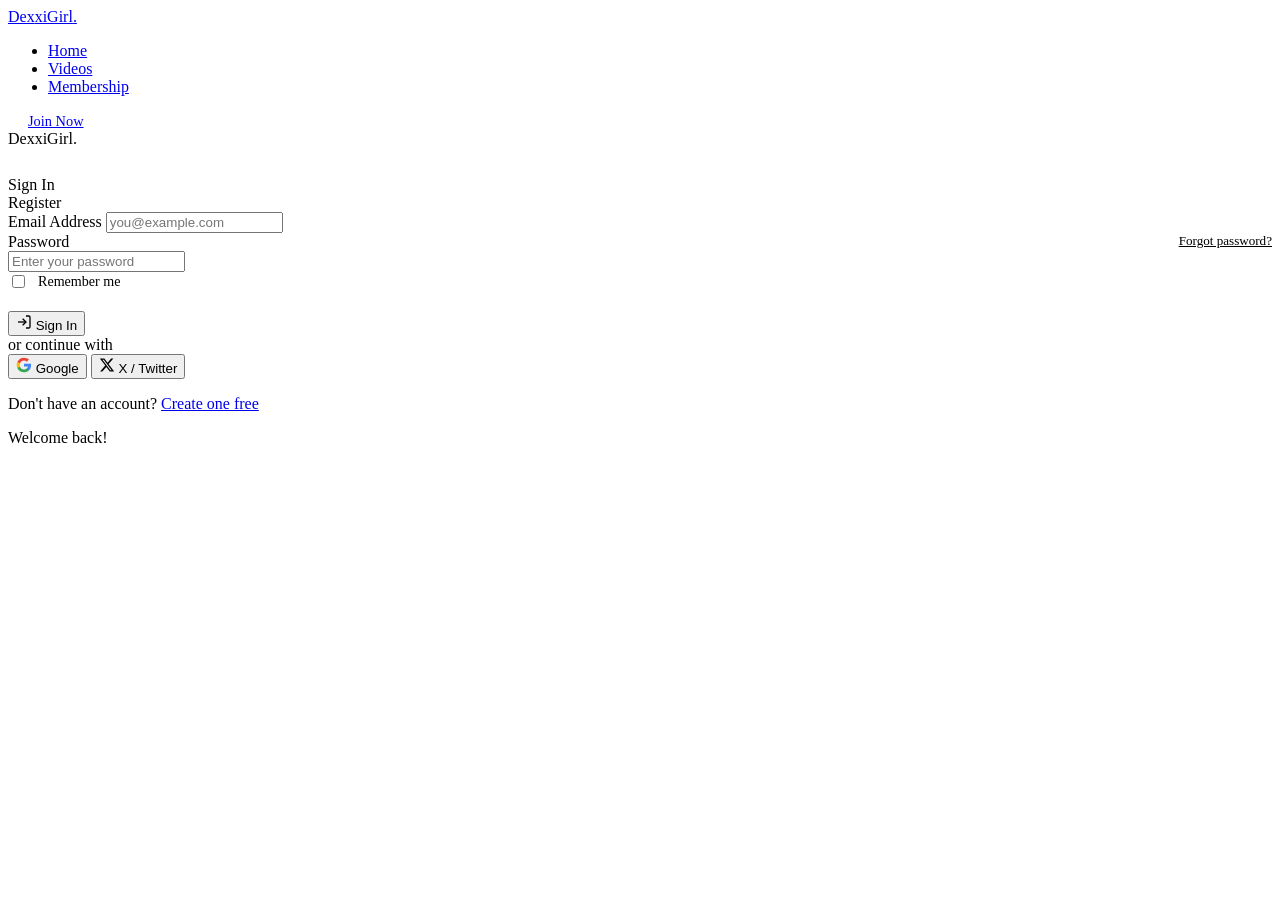
==== login.html @ b6f53254 "Add files via upload" ====
<!DOCTYPE html>
<html lang="en">

<head>
    <meta charset="UTF-8" />
    <meta name="viewport" content="width=device-width,initial-scale=1.0" />
    <meta name="description" content="Login or register to DexxiGirl – Premium adult video streaming." />
    <title>Login – DexxiGirl</title>
    <link rel="stylesheet" href="assets/style.css" />
</head>

<body>

    <!-- NAVBAR -->
    <nav class="navbar scrolled">
        <a href="index.html" class="logo"><span class="dexi">Dex</span><span class="girl">xiGirl</span><span
                class="logo-dot">.</span></a>
        <ul class="nav-links">
            <li><a href="index.html">Home</a></li>
            <li><a href="index.html#videos">Videos</a></li>
            <li><a href="membership.html">Membership</a></li>
        </ul>
        <div class="nav-actions">
            <a href="membership.html" class="btn btn-primary" style="padding:9px 20px;font-size:0.9rem;">Join Now</a>
        </div>
    </nav>

    <!-- AUTH PAGE -->
    <div class="auth-page">
        <div class="auth-box fade-in-up visible">
            <div class="logo" style="justify-content:center;margin-bottom:28px;"><span class="dexi">Dex</span><span
                    class="girl">xiGirl</span><span class="logo-dot">.</span></div>

            <!-- Tabs -->
            <div class="auth-tabs">
                <div class="auth-tab active" id="tabLogin" onclick="switchTab('login')">Sign In</div>
                <div class="auth-tab" id="tabRegister" onclick="switchTab('register')">Register</div>
            </div>

            <!-- LOGIN FORM -->
            <form id="loginForm" onsubmit="handleLogin(event)">
                <div class="form-group">
                    <label>Email Address</label>
                    <input class="form-input" type="email" id="loginEmail" placeholder="you@example.com" required />
                </div>
                <div class="form-group">
                    <label style="display:flex;justify-content:space-between;">
                        Password
                        <a href="#" style="font-weight:400;color:var(--accent-red);font-size:0.82rem;">Forgot
                            password?</a>
                    </label>
                    <input class="form-input" type="password" id="loginPassword" placeholder="Enter your password"
                        required />
                </div>
                <div style="display:flex;align-items:center;gap:10px;margin-bottom:20px;">
                    <input type="checkbox" id="rememberMe" style="accent-color:var(--accent-red);" />
                    <label for="rememberMe" style="font-size:0.88rem;color:var(--text-secondary);">Remember me</label>
                </div>
                <button type="submit" class="btn btn-primary form-submit" id="loginBtn">
                    <svg width="16" height="16" fill="none" stroke="currentColor" stroke-width="2" viewBox="0 0 24 24">
                        <path d="M15 3h4a2 2 0 012 2v14a2 2 0 01-2 2h-4" />
                        <polyline points="10 17 15 12 10 7" />
                        <line x1="15" y1="12" x2="3" y2="12" />
                    </svg>
                    Sign In
                </button>
                <div class="auth-divider">or continue with</div>
                <div class="social-login">
                    <button type="button" class="social-btn" onclick="socialLogin('Google')">
                        <svg width="16" height="16" viewBox="0 0 24 24" fill="currentColor">
                            <path
                                d="M22.56 12.25c0-.78-.07-1.53-.2-2.25H12v4.26h5.92c-.26 1.37-1.04 2.53-2.21 3.31v2.77h3.57c2.08-1.92 3.28-4.74 3.28-8.09z"
                                fill="#4285F4" />
                            <path
                                d="M12 23c2.97 0 5.46-.98 7.28-2.66l-3.57-2.77c-.98.66-2.23 1.06-3.71 1.06-2.86 0-5.29-1.93-6.16-4.53H2.18v2.84C3.99 20.53 7.7 23 12 23z"
                                fill="#34A853" />
                            <path
                                d="M5.84 14.09c-.22-.66-.35-1.36-.35-2.09s.13-1.43.35-2.09V7.07H2.18C1.43 8.55 1 10.22 1 12s.43 3.45 1.18 4.93l2.85-2.22.81-.62z"
                                fill="#FBBC05" />
                            <path
                                d="M12 5.38c1.62 0 3.06.56 4.21 1.64l3.15-3.15C17.45 2.09 14.97 1 12 1 7.7 1 3.99 3.47 2.18 7.07l3.66 2.84c.87-2.6 3.3-4.53 6.16-4.53z"
                                fill="#EA4335" />
                        </svg>
                        Google
                    </button>
                    <button type="button" class="social-btn" onclick="socialLogin('Twitter')">
                        <svg width="16" height="16" viewBox="0 0 24 24" fill="currentColor">
                            <path
                                d="M18.244 2.25h3.308l-7.227 8.26 8.502 11.24H16.17l-5.214-6.817L4.99 21.75H1.68l7.73-8.835L1.254 2.25H8.08l4.713 6.231zm-1.161 17.52h1.833L7.084 4.126H5.117z" />
                        </svg>
                        X / Twitter
                    </button>
                </div>
                <p class="auth-note">Don't have an account? <a href="#" onclick="switchTab('register')">Create one
                        free</a></p>
            </form>

            <!-- REGISTER FORM -->
            <form id="registerForm" style="display:none;" onsubmit="handleRegister(event)">
                <div class="form-group">
                    <label>Username</label>
                    <input class="form-input" type="text" placeholder="Choose a username" required />
                </div>
                <div class="form-group">
                    <label>Email Address</label>
                    <input class="form-input" type="email" placeholder="you@example.com" required />
                </div>
                <div class="form-group">
                    <label>Password</label>
                    <input class="form-input" type="password" placeholder="Min. 8 characters" required />
                </div>
                <div style="display:flex;align-items:flex-start;gap:10px;margin-bottom:20px;">
                    <input type="checkbox" id="ageCheck" style="accent-color:var(--accent-red);margin-top:3px;"
                        required />
                    <label for="ageCheck" style="font-size:0.85rem;color:var(--text-secondary);line-height:1.5;">I
                        confirm that I am 18 years of age or older and agree to the <a href="#"
                            style="color:var(--accent-red);">Terms of Service</a> and <a href="#"
                            style="color:var(--accent-red);">Privacy Policy</a>.</label>
                </div>
                <button type="submit" class="btn btn-primary form-submit">
                    <svg width="16" height="16" fill="none" stroke="currentColor" stroke-width="2" viewBox="0 0 24 24">
                        <path d="M16 21v-2a4 4 0 00-4-4H6a4 4 0 00-4 4v2" />
                        <circle cx="9" cy="7" r="4" />
                        <line x1="19" y1="8" x2="19" y2="14" />
                        <line x1="22" y1="11" x2="16" y2="11" />
                    </svg>
                    Create Account
                </button>
                <p class="auth-note">Already have an account? <a href="#" onclick="switchTab('login')">Sign in</a></p>
            </form>
        </div>
    </div>

    <!-- TOAST -->
    <div class="toast" id="toast"><span id="toastMsg">Welcome back!</span></div>

    <script src="assets/main.js"></script>
    <script>
        function switchTab(tab) {
            const isLogin = tab === 'login';
            document.getElementById('loginForm').style.display = isLogin ? '' : 'none';
            document.getElementById('registerForm').style.display = isLogin ? 'none' : '';
            document.getElementById('tabLogin').classList.toggle('active', isLogin);
            document.getElementById('tabRegister').classList.toggle('active', !isLogin);
        }
        function handleLogin(e) {
            e.preventDefault();
            const btn = document.getElementById('loginBtn');
            btn.textContent = 'Signing in…';
            btn.disabled = true;
            setTimeout(() => {
                showToast('✅ Welcome back! Redirecting…');
                setTimeout(() => window.location.href = 'index.html', 1500);
            }, 1200);
        }
        function handleRegister(e) {
            e.preventDefault();
            showToast('🎉 Account created! Choose your plan.');
            setTimeout(() => window.location.href = 'membership.html', 1500);
        }
        function socialLogin(provider) {
            showToast('Connecting with ' + provider + '…');
        }
    </script>
</body>

</html>
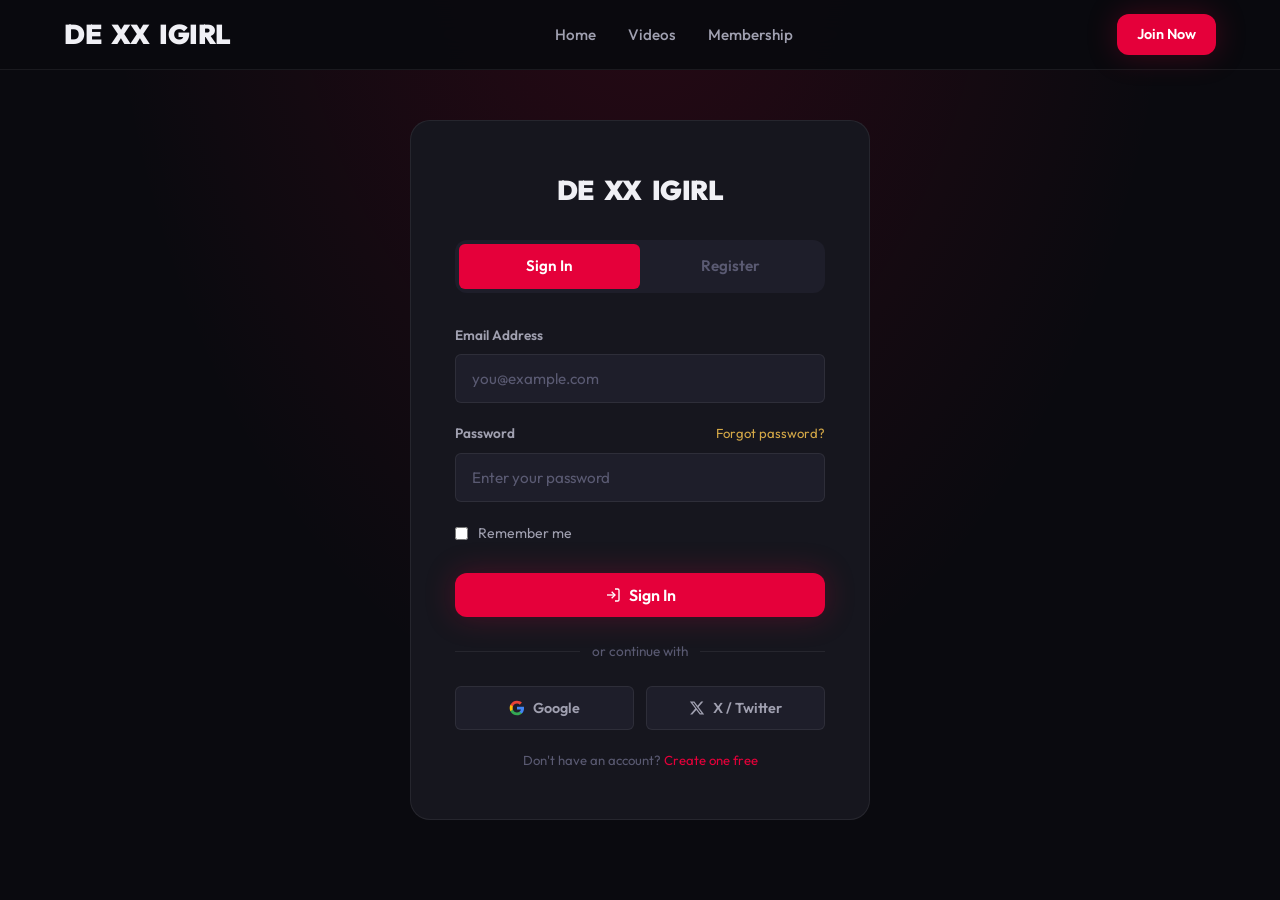
==== commit afd94afd: "Update login.html" ====
--- a/login.html
+++ b/login.html
@@ -13,8 +13,8 @@
 
     <!-- NAVBAR -->
     <nav class="navbar scrolled">
-        <a href="index.html" class="logo"><span class="dexi">Dex</span><span class="girl">xiGirl</span><span
-                class="logo-dot">.</span></a>
+        <a href="index.html" class="logo"><span class="logo-de">DE</span><span class="logo-xx">XX</span><span
+                class="logo-igirl">IGIRL</span></a>
         <ul class="nav-links">
             <li><a href="index.html">Home</a></li>
             <li><a href="index.html#videos">Videos</a></li>
@@ -28,8 +28,8 @@
     <!-- AUTH PAGE -->
     <div class="auth-page">
         <div class="auth-box fade-in-up visible">
-            <div class="logo" style="justify-content:center;margin-bottom:28px;"><span class="dexi">Dex</span><span
-                    class="girl">xiGirl</span><span class="logo-dot">.</span></div>
+            <div class="logo" style="justify-content:center;margin-bottom:28px;"><span class="logo-de">DE</span><span
+                    class="logo-xx">XX</span><span class="logo-igirl">IGIRL</span></div>
 
             <!-- Tabs -->
             <div class="auth-tabs">
@@ -46,14 +46,14 @@
                 <div class="form-group">
                     <label style="display:flex;justify-content:space-between;">
                         Password
-                        <a href="#" style="font-weight:400;color:var(--accent-red);font-size:0.82rem;">Forgot
+                        <a href="#" style="font-weight:400;color:var(--accent-gold);font-size:0.82rem;">Forgot
                             password?</a>
                     </label>
                     <input class="form-input" type="password" id="loginPassword" placeholder="Enter your password"
                         required />
                 </div>
                 <div style="display:flex;align-items:center;gap:10px;margin-bottom:20px;">
-                    <input type="checkbox" id="rememberMe" style="accent-color:var(--accent-red);" />
+                    <input type="checkbox" id="rememberMe" style="accent-color:var(--accent-gold);" />
                     <label for="rememberMe" style="font-size:0.88rem;color:var(--text-secondary);">Remember me</label>
                 </div>
                 <button type="submit" class="btn btn-primary form-submit" id="loginBtn">
@@ -110,12 +110,12 @@
                     <input class="form-input" type="password" placeholder="Min. 8 characters" required />
                 </div>
                 <div style="display:flex;align-items:flex-start;gap:10px;margin-bottom:20px;">
-                    <input type="checkbox" id="ageCheck" style="accent-color:var(--accent-red);margin-top:3px;"
+                    <input type="checkbox" id="ageCheck" style="accent-color:var(--accent-gold);margin-top:3px;"
                         required />
                     <label for="ageCheck" style="font-size:0.85rem;color:var(--text-secondary);line-height:1.5;">I
                         confirm that I am 18 years of age or older and agree to the <a href="#"
-                            style="color:var(--accent-red);">Terms of Service</a> and <a href="#"
-                            style="color:var(--accent-red);">Privacy Policy</a>.</label>
+                            style="color:var(--accent-gold);">Terms of Service</a> and <a href="#"
+                            style="color:var(--accent-gold);">Privacy Policy</a>.</label>
                 </div>
                 <button type="submit" class="btn btn-primary form-submit">
                     <svg width="16" height="16" fill="none" stroke="currentColor" stroke-width="2" viewBox="0 0 24 24">
@@ -164,4 +164,4 @@
     </script>
 </body>
 
-</html>+</html>
--- a/assets/style.css
+++ b/assets/style.css
@@ -0,0 +1,1428 @@
+/* ===================== DESIGN SYSTEM ===================== */
+@import url('https://fonts.googleapis.com/css2?family=Outfit:wght@300;400;500;600;700;800;900&family=Playfair+Display:ital,wght@0,700;1,400&display=swap');
+
+:root {
+  --bg-primary: #0a0a0f;
+  --bg-secondary: #111118;
+  --bg-card: #16161e;
+  --bg-elevated: #1e1e2a;
+  --accent-red: #e5003a;
+  --accent-red-dark: #b50030;
+  --accent-red-glow: rgba(229, 0, 58, 0.35);
+  --accent-gold: #d4a847;
+  --accent-gold-light: #f0c060;
+  --text-primary: #f0f0f5;
+  --text-secondary: #a0a0b0;
+  --text-muted: #5a5a72;
+  --border: rgba(255, 255, 255, 0.07);
+  --border-accent: rgba(229, 0, 58, 0.35);
+  --overlay: rgba(10, 10, 15, 0.75);
+  --radius-sm: 6px;
+  --radius-md: 12px;
+  --radius-lg: 20px;
+  --transition: 0.25s cubic-bezier(0.4, 0, 0.2, 1);
+  --shadow-card: 0 8px 32px rgba(0, 0, 0, 0.5);
+  --shadow-glow: 0 0 30px rgba(229, 0, 58, 0.25);
+}
+
+*,
+*::before,
+*::after {
+  box-sizing: border-box;
+  margin: 0;
+  padding: 0
+}
+
+html {
+  scroll-behavior: smooth;
+  font-size: 16px
+}
+
+body {
+  font-family: 'Outfit', sans-serif;
+  background: var(--bg-primary);
+  color: var(--text-primary);
+  line-height: 1.6;
+  overflow-x: hidden;
+}
+
+a {
+  color: inherit;
+  text-decoration: none
+}
+
+img {
+  display: block;
+  max-width: 100%
+}
+
+button {
+  cursor: pointer;
+  font-family: 'Outfit', sans-serif;
+  border: none;
+  background: none
+}
+
+ul {
+  list-style: none
+}
+
+/* ===================== SCROLLBAR ===================== */
+::-webkit-scrollbar {
+  width: 6px
+}
+
+::-webkit-scrollbar-track {
+  background: var(--bg-primary)
+}
+
+::-webkit-scrollbar-thumb {
+  background: var(--accent-red);
+  border-radius: 3px
+}
+
+/* ===================== TYPOGRAPHY ===================== */
+.section-title {
+  font-size: clamp(1.4rem, 3vw, 2rem);
+  font-weight: 700;
+  color: var(--text-primary);
+  display: flex;
+  align-items: center;
+  gap: 12px;
+  margin-bottom: 24px;
+}
+
+.section-title::before {
+  content: '';
+  display: inline-block;
+  width: 4px;
+  height: 1.2em;
+  background: var(--accent-red);
+  border-radius: 2px;
+}
+
+/* ===================== BUTTONS ===================== */
+.btn {
+  display: inline-flex;
+  align-items: center;
+  gap: 8px;
+  padding: 12px 28px;
+  border-radius: var(--radius-md);
+  font-size: 1rem;
+  font-weight: 600;
+  transition: var(--transition);
+  cursor: pointer;
+}
+
+.btn-primary {
+  background: var(--accent-red);
+  color: #fff;
+  box-shadow: var(--shadow-glow);
+}
+
+.btn-primary:hover {
+  background: var(--accent-red-dark);
+  transform: translateY(-2px);
+  box-shadow: 0 0 40px rgba(229, 0, 58, 0.45);
+}
+
+.btn-outline {
+  background: transparent;
+  color: var(--text-primary);
+  border: 2px solid rgba(255, 255, 255, 0.25);
+}
+
+.btn-outline:hover {
+  border-color: var(--accent-red);
+  color: var(--accent-red);
+  transform: translateY(-2px);
+}
+
+.btn-gold {
+  background: linear-gradient(135deg, var(--accent-gold), var(--accent-gold-light));
+  color: #0a0a0f;
+  font-weight: 700;
+}
+
+.btn-gold:hover {
+  transform: translateY(-2px);
+  filter: brightness(1.1);
+}
+
+/* ===================== NAVBAR ===================== */
+.navbar {
+  position: fixed;
+  top: 0;
+  left: 0;
+  right: 0;
+  z-index: 1000;
+  padding: 0 5%;
+  height: 70px;
+  display: flex;
+  align-items: center;
+  justify-content: space-between;
+  background: linear-gradient(to bottom, rgba(10, 10, 15, 0.98) 0%, transparent 100%);
+  border-bottom: 1px solid transparent;
+  transition: all 0.4s ease;
+}
+
+.navbar.scrolled {
+  background: rgba(10, 10, 15, 0.97);
+  border-bottom-color: var(--border);
+  backdrop-filter: blur(18px);
+}
+
+.logo {
+  display: flex;
+  align-items: center;
+  gap: 10px;
+  font-size: 1.7rem;
+  font-weight: 900;
+  letter-spacing: -0.5px;
+}
+
+.logo span.dexi {
+  color: var(--accent-red);
+}
+
+.logo span.girl {
+  color: var(--text-primary);
+}
+
+.logo .logo-dot {
+  color: var(--accent-gold);
+}
+
+.nav-links {
+  display: flex;
+  align-items: center;
+  gap: 32px;
+}
+
+.nav-links a {
+  font-size: 0.95rem;
+  font-weight: 500;
+  color: var(--text-secondary);
+  transition: var(--transition);
+  position: relative;
+}
+
+.nav-links a::after {
+  content: '';
+  position: absolute;
+  bottom: -4px;
+  left: 0;
+  right: 0;
+  height: 2px;
+  background: var(--accent-red);
+  transform: scaleX(0);
+  transition: var(--transition);
+}
+
+.nav-links a:hover,
+.nav-links a.active {
+  color: var(--text-primary);
+}
+
+.nav-links a:hover::after,
+.nav-links a.active::after {
+  transform: scaleX(1);
+}
+
+.nav-actions {
+  display: flex;
+  align-items: center;
+  gap: 12px;
+}
+
+.nav-search {
+  display: flex;
+  align-items: center;
+  background: rgba(255, 255, 255, 0.06);
+  border: 1px solid var(--border);
+  border-radius: var(--radius-md);
+  padding: 8px 14px;
+  gap: 8px;
+  transition: var(--transition);
+}
+
+.nav-search:focus-within {
+  border-color: var(--accent-red);
+  background: rgba(255, 255, 255, 0.09);
+}
+
+.nav-search input {
+  background: none;
+  border: none;
+  outline: none;
+  color: var(--text-primary);
+  font-size: 0.9rem;
+  width: 160px;
+}
+
+.nav-search svg {
+  color: var(--text-muted);
+}
+
+.hamburger {
+  display: none;
+  flex-direction: column;
+  gap: 5px;
+  cursor: pointer;
+}
+
+.hamburger span {
+  display: block;
+  width: 24px;
+  height: 2px;
+  background: var(--text-primary);
+  border-radius: 2px;
+  transition: var(--transition);
+}
+
+/* ===================== AGE GATE ===================== */
+.age-gate-overlay {
+  position: fixed;
+  inset: 0;
+  z-index: 9999;
+  background: rgba(5, 5, 10, 0.98);
+  backdrop-filter: blur(20px);
+  display: flex;
+  align-items: center;
+  justify-content: center;
+  opacity: 1;
+  transition: opacity 0.5s ease;
+}
+
+.age-gate-overlay.hidden {
+  opacity: 0;
+  pointer-events: none;
+}
+
+.age-gate-box {
+  background: var(--bg-card);
+  border: 1px solid var(--border-accent);
+  border-radius: var(--radius-lg);
+  padding: 56px 48px;
+  max-width: 480px;
+  width: 90%;
+  text-align: center;
+  box-shadow: var(--shadow-glow);
+  animation: slideUp 0.5s ease;
+}
+
+.age-gate-box .logo {
+  justify-content: center;
+  font-size: 2.2rem;
+  margin-bottom: 20px;
+}
+
+.age-gate-box h2 {
+  font-size: 1.6rem;
+  font-weight: 700;
+  margin-bottom: 10px;
+}
+
+.age-gate-box p {
+  color: var(--text-secondary);
+  font-size: 0.95rem;
+  margin-bottom: 32px;
+  line-height: 1.7;
+}
+
+.age-gate-btn-group {
+  display: flex;
+  gap: 14px;
+  justify-content: center;
+}
+
+.age-gate-btn-group .btn {
+  flex: 1;
+  justify-content: center;
+}
+
+/* ===================== HERO ===================== */
+.hero {
+  position: relative;
+  min-height: 100vh;
+  display: flex;
+  align-items: center;
+  overflow: hidden;
+}
+
+.hero-bg {
+  position: absolute;
+  inset: 0;
+  background-image: url('images/hero_banner.png');
+  background-size: cover;
+  background-position: center;
+  transform: scale(1.05);
+  transition: transform 8s ease;
+  filter: brightness(0.45);
+}
+
+.hero:hover .hero-bg {
+  transform: scale(1.0);
+}
+
+.hero-gradient {
+  position: absolute;
+  inset: 0;
+  background: linear-gradient(105deg,
+      rgba(10, 10, 15, 0.92) 0%,
+      rgba(10, 10, 15, 0.7) 45%,
+      rgba(229, 0, 58, 0.12) 100%);
+}
+
+.hero-content {
+  position: relative;
+  z-index: 2;
+  padding: 0 5%;
+  max-width: 700px;
+  padding-top: 70px;
+}
+
+.hero-badge {
+  display: inline-flex;
+  align-items: center;
+  gap: 8px;
+  background: rgba(229, 0, 58, 0.15);
+  border: 1px solid var(--border-accent);
+  border-radius: 100px;
+  padding: 6px 16px;
+  font-size: 0.8rem;
+  font-weight: 600;
+  color: var(--accent-red);
+  letter-spacing: 1px;
+  text-transform: uppercase;
+  margin-bottom: 24px;
+}
+
+.hero-badge .dot {
+  width: 7px;
+  height: 7px;
+  border-radius: 50%;
+  background: var(--accent-red);
+  animation: pulse 1.5s infinite;
+}
+
+.hero h1 {
+  font-family: 'Playfair Display', serif;
+  font-size: clamp(2.8rem, 6vw, 4.8rem);
+  font-weight: 700;
+  line-height: 1.1;
+  margin-bottom: 20px;
+}
+
+.hero h1 em {
+  color: var(--accent-red);
+  font-style: italic;
+}
+
+.hero p {
+  font-size: clamp(1rem, 1.5vw, 1.2rem);
+  color: var(--text-secondary);
+  max-width: 520px;
+  margin-bottom: 36px;
+  line-height: 1.8;
+}
+
+.hero-actions {
+  display: flex;
+  gap: 14px;
+  flex-wrap: wrap;
+}
+
+.hero-stats {
+  display: flex;
+  gap: 36px;
+  margin-top: 56px;
+  padding-top: 32px;
+  border-top: 1px solid var(--border);
+}
+
+.stat-item {}
+
+.stat-value {
+  font-size: 2rem;
+  font-weight: 800;
+  color: var(--text-primary);
+}
+
+.stat-label {
+  font-size: 0.8rem;
+  color: var(--text-muted);
+  text-transform: uppercase;
+  letter-spacing: 1px;
+}
+
+.stat-value span {
+  color: var(--accent-red);
+}
+
+/* ===================== FEATURED CATEGORIES ===================== */
+.section {
+  padding: 80px 5%;
+}
+
+.categories-scroll {
+  display: flex;
+  gap: 14px;
+  overflow-x: auto;
+  padding-bottom: 12px;
+  scrollbar-width: thin;
+}
+
+.category-chip {
+  flex-shrink: 0;
+  padding: 10px 22px;
+  background: var(--bg-elevated);
+  border: 1px solid var(--border);
+  border-radius: 100px;
+  font-size: 0.9rem;
+  font-weight: 500;
+  color: var(--text-secondary);
+  cursor: pointer;
+  transition: var(--transition);
+  white-space: nowrap;
+}
+
+.category-chip:hover,
+.category-chip.active {
+  background: var(--accent-red);
+  border-color: var(--accent-red);
+  color: #fff;
+  transform: translateY(-2px);
+}
+
+/* ===================== VIDEO CARDS ===================== */
+.video-grid {
+  display: grid;
+  grid-template-columns: repeat(auto-fill, minmax(280px, 1fr));
+  gap: 24px;
+}
+
+.video-card {
+  background: var(--bg-card);
+  border-radius: var(--radius-md);
+  overflow: hidden;
+  border: 1px solid var(--border);
+  cursor: pointer;
+  transition: var(--transition);
+  position: relative;
+}
+
+.video-card:hover {
+  transform: translateY(-6px) scale(1.01);
+  border-color: var(--border-accent);
+  box-shadow: var(--shadow-glow);
+}
+
+.thumb-container {
+  position: relative;
+  aspect-ratio: 16/9;
+  overflow: hidden;
+}
+
+.thumb-container img {
+  width: 100%;
+  height: 100%;
+  object-fit: cover;
+  transition: transform 0.5s ease;
+}
+
+.video-card:hover .thumb-container img {
+  transform: scale(1.07);
+}
+
+.thumb-overlay {
+  position: absolute;
+  inset: 0;
+  background: linear-gradient(to top, rgba(10, 10, 15, 0.9) 0%, transparent 50%);
+  opacity: 0;
+  transition: var(--transition);
+  display: flex;
+  align-items: center;
+  justify-content: center;
+}
+
+.video-card:hover .thumb-overlay {
+  opacity: 1;
+}
+
+.play-btn-large {
+  width: 64px;
+  height: 64px;
+  background: rgba(229, 0, 58, 0.9);
+  border-radius: 50%;
+  display: flex;
+  align-items: center;
+  justify-content: center;
+  transform: scale(0.8);
+  transition: var(--transition);
+  box-shadow: 0 0 30px rgba(229, 0, 58, 0.5);
+}
+
+.video-card:hover .play-btn-large {
+  transform: scale(1);
+}
+
+.play-btn-large svg {
+  fill: #fff;
+  margin-left: 4px;
+}
+
+.thumb-badges {
+  position: absolute;
+  top: 10px;
+  left: 10px;
+  display: flex;
+  gap: 6px;
+}
+
+.badge {
+  padding: 3px 10px;
+  border-radius: 100px;
+  font-size: 0.7rem;
+  font-weight: 700;
+  text-transform: uppercase;
+  letter-spacing: 0.5px;
+}
+
+.badge-lock {
+  background: rgba(10, 10, 15, 0.85);
+  color: var(--accent-gold);
+  border: 1px solid var(--accent-gold);
+}
+
+.badge-new {
+  background: var(--accent-red);
+  color: #fff;
+}
+
+.badge-free {
+  background: #1a8a3a;
+  color: #fff;
+}
+
+.badge-hd {
+  background: rgba(10, 10, 15, 0.85);
+  color: #fff;
+  border: 1px solid rgba(255, 255, 255, 0.3);
+}
+
+.card-duration {
+  position: absolute;
+  bottom: 10px;
+  right: 10px;
+  background: rgba(10, 10, 15, 0.85);
+  padding: 3px 8px;
+  border-radius: 4px;
+  font-size: 0.75rem;
+  font-weight: 600;
+}
+
+.card-body {
+  padding: 14px;
+}
+
+.card-title {
+  font-size: 0.95rem;
+  font-weight: 600;
+  color: var(--text-primary);
+  margin-bottom: 6px;
+  line-height: 1.4;
+  display: -webkit-box;
+  -webkit-line-clamp: 2;
+  -webkit-box-orient: vertical;
+  overflow: hidden;
+}
+
+.card-meta {
+  display: flex;
+  justify-content: space-between;
+  align-items: center;
+  font-size: 0.82rem;
+  color: var(--text-muted);
+}
+
+.card-views {
+  display: flex;
+  align-items: center;
+  gap: 4px;
+}
+
+.card-rating {
+  color: var(--accent-gold);
+}
+
+/* ===================== LOCK OVERLAY ===================== */
+.locked-overlay {
+  position: absolute;
+  inset: 0;
+  background: rgba(10, 10, 15, 0.75);
+  display: flex;
+  flex-direction: column;
+  align-items: center;
+  justify-content: center;
+  gap: 8px;
+  backdrop-filter: blur(4px);
+  opacity: 0;
+  transition: var(--transition);
+}
+
+.video-card:hover .locked-overlay {
+  opacity: 1;
+}
+
+.locked-overlay svg {
+  color: var(--accent-gold);
+}
+
+.locked-overlay span {
+  font-size: 0.8rem;
+  font-weight: 600;
+  color: var(--accent-gold);
+}
+
+/* ===================== SECTION HEADER ROW ===================== */
+.section-header {
+  display: flex;
+  justify-content: space-between;
+  align-items: center;
+  margin-bottom: 28px;
+  flex-wrap: wrap;
+  gap: 12px;
+}
+
+.view-all {
+  font-size: 0.88rem;
+  font-weight: 600;
+  color: var(--accent-red);
+  display: flex;
+  align-items: center;
+  gap: 4px;
+  transition: var(--transition);
+}
+
+.view-all:hover {
+  color: var(--accent-gold);
+}
+
+/* ===================== MEMBERSHIP PLANS ===================== */
+.plans-grid {
+  display: grid;
+  grid-template-columns: repeat(auto-fit, minmax(280px, 1fr));
+  gap: 28px;
+  max-width: 960px;
+  margin: 0 auto;
+}
+
+.plan-card {
+  background: var(--bg-card);
+  border: 1px solid var(--border);
+  border-radius: var(--radius-lg);
+  padding: 40px 32px;
+  text-align: center;
+  transition: var(--transition);
+  position: relative;
+  overflow: hidden;
+}
+
+.plan-card::before {
+  content: '';
+  position: absolute;
+  top: 0;
+  left: 0;
+  right: 0;
+  height: 3px;
+  background: var(--accent-red);
+  transform: scaleX(0);
+  transition: var(--transition);
+}
+
+.plan-card:hover::before {
+  transform: scaleX(1);
+}
+
+.plan-card.popular {
+  border-color: var(--accent-red);
+  box-shadow: var(--shadow-glow);
+}
+
+.plan-card.popular::before {
+  transform: scaleX(1);
+}
+
+.popular-badge {
+  position: absolute;
+  top: 16px;
+  right: 16px;
+  background: var(--accent-red);
+  color: #fff;
+  font-size: 0.7rem;
+  font-weight: 700;
+  text-transform: uppercase;
+  letter-spacing: 1px;
+  padding: 4px 12px;
+  border-radius: 100px;
+}
+
+.plan-name {
+  font-size: 0.85rem;
+  font-weight: 700;
+  text-transform: uppercase;
+  letter-spacing: 2px;
+  color: var(--text-muted);
+  margin-bottom: 16px;
+}
+
+.plan-price {
+  font-size: 3rem;
+  font-weight: 800;
+  color: var(--text-primary);
+}
+
+.plan-price sup {
+  font-size: 1.5rem;
+  vertical-align: super;
+  color: var(--text-secondary);
+}
+
+.plan-price sub {
+  font-size: 1rem;
+  color: var(--text-muted);
+}
+
+.plan-desc {
+  font-size: 0.9rem;
+  color: var(--text-muted);
+  margin: 12px 0 28px;
+}
+
+.plan-features {
+  text-align: left;
+  margin-bottom: 32px;
+}
+
+.plan-feature {
+  display: flex;
+  align-items: center;
+  gap: 10px;
+  padding: 9px 0;
+  border-bottom: 1px solid var(--border);
+  font-size: 0.9rem;
+  color: var(--text-secondary);
+}
+
+.plan-feature:last-child {
+  border-bottom: none;
+}
+
+.plan-feature svg.check {
+  color: #2ecc71;
+  flex-shrink: 0;
+}
+
+.plan-feature svg.cross {
+  color: var(--text-muted);
+  flex-shrink: 0;
+}
+
+/* ===================== FOOTER ===================== */
+.footer {
+  background: var(--bg-secondary);
+  border-top: 1px solid var(--border);
+  padding: 60px 5% 30px;
+}
+
+.footer-grid {
+  display: grid;
+  grid-template-columns: 2fr 1fr 1fr 1fr;
+  gap: 40px;
+  margin-bottom: 48px;
+}
+
+.footer-brand .logo {
+  margin-bottom: 16px;
+}
+
+.footer-brand p {
+  font-size: 0.9rem;
+  color: var(--text-muted);
+  line-height: 1.8;
+  max-width: 320px;
+}
+
+.footer-col h4 {
+  font-size: 0.8rem;
+  font-weight: 700;
+  text-transform: uppercase;
+  letter-spacing: 1.5px;
+  color: var(--text-muted);
+  margin-bottom: 20px;
+}
+
+.footer-col ul li {
+  margin-bottom: 12px;
+}
+
+.footer-col ul li a {
+  font-size: 0.9rem;
+  color: var(--text-secondary);
+  transition: var(--transition);
+}
+
+.footer-col ul li a:hover {
+  color: var(--accent-red);
+  padding-left: 4px;
+}
+
+.footer-bottom {
+  padding-top: 24px;
+  border-top: 1px solid var(--border);
+  display: flex;
+  justify-content: space-between;
+  align-items: center;
+  flex-wrap: wrap;
+  gap: 16px;
+  font-size: 0.82rem;
+  color: var(--text-muted);
+}
+
+.payment-icons {
+  display: flex;
+  gap: 10px;
+  align-items: center;
+}
+
+.payment-icon {
+  background: var(--bg-elevated);
+  border: 1px solid var(--border);
+  border-radius: 6px;
+  padding: 5px 12px;
+  font-size: 0.75rem;
+  font-weight: 700;
+  color: var(--text-secondary);
+}
+
+/* ===================== LOGIN PAGE ===================== */
+.auth-page {
+  min-height: 100vh;
+  display: flex;
+  align-items: center;
+  justify-content: center;
+  background: radial-gradient(ellipse at 50% -20%, rgba(229, 0, 58, 0.15) 0%, transparent 60%), var(--bg-primary);
+  padding: 100px 5% 60px;
+}
+
+.auth-box {
+  background: var(--bg-card);
+  border: 1px solid var(--border);
+  border-radius: var(--radius-lg);
+  padding: 48px 44px;
+  width: 100%;
+  max-width: 460px;
+}
+
+.auth-tabs {
+  display: flex;
+  margin-bottom: 32px;
+  background: var(--bg-elevated);
+  border-radius: var(--radius-md);
+  padding: 4px;
+}
+
+.auth-tab {
+  flex: 1;
+  text-align: center;
+  padding: 10px;
+  border-radius: var(--radius-sm);
+  font-weight: 600;
+  font-size: 0.95rem;
+  cursor: pointer;
+  color: var(--text-muted);
+  transition: var(--transition);
+}
+
+.auth-tab.active {
+  background: var(--accent-red);
+  color: #fff;
+}
+
+.form-group {
+  margin-bottom: 20px;
+}
+
+.form-group label {
+  display: block;
+  font-size: 0.85rem;
+  font-weight: 600;
+  color: var(--text-secondary);
+  margin-bottom: 8px;
+}
+
+.form-input {
+  width: 100%;
+  background: var(--bg-elevated);
+  border: 1px solid var(--border);
+  border-radius: var(--radius-sm);
+  padding: 14px 16px;
+  color: var(--text-primary);
+  font-family: 'Outfit', sans-serif;
+  font-size: 0.95rem;
+  transition: var(--transition);
+  outline: none;
+}
+
+.form-input:focus {
+  border-color: var(--accent-red);
+  background: rgba(255, 255, 255, 0.06);
+}
+
+.form-input::placeholder {
+  color: var(--text-muted);
+}
+
+.form-submit {
+  width: 100%;
+  justify-content: center;
+  margin-top: 8px;
+}
+
+.auth-divider {
+  display: flex;
+  align-items: center;
+  gap: 12px;
+  margin: 24px 0;
+  color: var(--text-muted);
+  font-size: 0.85rem;
+}
+
+.auth-divider::before,
+.auth-divider::after {
+  content: '';
+  flex: 1;
+  height: 1px;
+  background: var(--border);
+}
+
+.social-login {
+  display: flex;
+  gap: 12px;
+}
+
+.social-btn {
+  flex: 1;
+  justify-content: center;
+  padding: 12px;
+  background: var(--bg-elevated);
+  border: 1px solid var(--border);
+  border-radius: var(--radius-sm);
+  color: var(--text-secondary);
+  font-size: 0.9rem;
+  font-weight: 600;
+  transition: var(--transition);
+  display: flex;
+  align-items: center;
+  gap: 8px;
+}
+
+.social-btn:hover {
+  border-color: var(--accent-red);
+  color: var(--text-primary);
+}
+
+.auth-note {
+  text-align: center;
+  font-size: 0.82rem;
+  color: var(--text-muted);
+  margin-top: 20px;
+}
+
+.auth-note a {
+  color: var(--accent-red);
+}
+
+/* ===================== VIDEO PLAYER PAGE ===================== */
+.player-page {
+  padding: 90px 5% 60px;
+}
+
+.player-container {
+  max-width: 1100px;
+  margin: 0 auto;
+}
+
+.player-wrapper {
+  position: relative;
+  aspect-ratio: 16/9;
+  background: #000;
+  border-radius: var(--radius-md);
+  overflow: hidden;
+  margin-bottom: 24px;
+}
+
+.player-thumb {
+  width: 100%;
+  height: 100%;
+  object-fit: cover;
+}
+
+.player-locked-msg {
+  position: absolute;
+  inset: 0;
+  display: flex;
+  flex-direction: column;
+  align-items: center;
+  justify-content: center;
+  background: rgba(5, 5, 10, 0.88);
+  backdrop-filter: blur(8px);
+  gap: 16px;
+}
+
+.player-locked-msg h3 {
+  font-size: 1.5rem;
+  font-weight: 700;
+}
+
+.player-locked-msg p {
+  color: var(--text-secondary);
+  font-size: 0.95rem;
+  max-width: 380px;
+  text-align: center;
+}
+
+.player-controls {
+  position: absolute;
+  bottom: 0;
+  left: 0;
+  right: 0;
+  background: linear-gradient(to top, rgba(0, 0, 0, 0.95), transparent);
+  padding: 40px 20px 16px;
+}
+
+.progress-bar {
+  height: 4px;
+  background: rgba(255, 255, 255, 0.2);
+  border-radius: 2px;
+  margin-bottom: 12px;
+  cursor: pointer;
+  position: relative;
+}
+
+.progress-fill {
+  height: 100%;
+  width: 35%;
+  background: var(--accent-red);
+  border-radius: 2px;
+  position: relative;
+}
+
+.progress-fill::after {
+  content: '';
+  position: absolute;
+  right: -6px;
+  top: -4px;
+  width: 12px;
+  height: 12px;
+  background: #fff;
+  border-radius: 50%;
+}
+
+.ctrl-row {
+  display: flex;
+  align-items: center;
+  gap: 14px;
+}
+
+.ctrl-btn {
+  background: none;
+  border: none;
+  color: #fff;
+  cursor: pointer;
+  padding: 6px;
+  border-radius: 6px;
+  transition: var(--transition);
+  display: flex;
+}
+
+.ctrl-btn:hover {
+  background: rgba(255, 255, 255, 0.12);
+}
+
+.ctrl-time {
+  font-size: 0.85rem;
+  color: rgba(255, 255, 255, 0.8);
+  margin: 0 4px;
+}
+
+.ctrl-spacer {
+  flex: 1;
+}
+
+.video-info-section {
+  display: flex;
+  gap: 28px;
+  align-items: flex-start;
+}
+
+.video-info {
+  flex: 1;
+}
+
+.video-title-big {
+  font-size: 1.6rem;
+  font-weight: 700;
+  margin-bottom: 10px;
+}
+
+.video-meta-row {
+  display: flex;
+  align-items: center;
+  gap: 16px;
+  color: var(--text-muted);
+  font-size: 0.9rem;
+  margin-bottom: 20px;
+  flex-wrap: wrap;
+}
+
+.video-meta-row .dot-sep {
+  color: var(--border);
+}
+
+.video-actions {
+  display: flex;
+  gap: 12px;
+  flex-wrap: wrap;
+  margin-bottom: 24px;
+}
+
+.video-tags {
+  display: flex;
+  gap: 8px;
+  flex-wrap: wrap;
+}
+
+.tag {
+  padding: 5px 14px;
+  background: var(--bg-elevated);
+  border: 1px solid var(--border);
+  border-radius: 100px;
+  font-size: 0.8rem;
+  color: var(--text-secondary);
+  cursor: pointer;
+  transition: var(--transition);
+}
+
+.tag:hover {
+  border-color: var(--accent-red);
+  color: var(--accent-red);
+}
+
+.upgrade-sidebar {
+  width: 320px;
+  flex-shrink: 0;
+  background: var(--bg-card);
+  border: 1px solid var(--border-accent);
+  border-radius: var(--radius-lg);
+  padding: 28px;
+  text-align: center;
+}
+
+.upgrade-sidebar h3 {
+  font-size: 1.2rem;
+  font-weight: 700;
+  margin-bottom: 8px;
+}
+
+.upgrade-sidebar p {
+  font-size: 0.88rem;
+  color: var(--text-secondary);
+  margin-bottom: 24px;
+  line-height: 1.7;
+}
+
+.upgrade-price {
+  font-size: 2.5rem;
+  font-weight: 800;
+  margin-bottom: 20px;
+}
+
+.upgrade-price span {
+  font-size: 1rem;
+  color: var(--text-muted);
+}
+
+.upgrade-features {
+  text-align: left;
+  margin-bottom: 24px;
+}
+
+.upgrade-feature {
+  display: flex;
+  align-items: center;
+  gap: 10px;
+  padding: 8px 0;
+  font-size: 0.88rem;
+  color: var(--text-secondary);
+  border-bottom: 1px solid var(--border);
+}
+
+.upgrade-feature:last-child {
+  border: none;
+}
+
+.upgrade-feature svg {
+  color: #2ecc71;
+  flex-shrink: 0;
+}
+
+/* ===================== TOAST ===================== */
+.toast {
+  position: fixed;
+  bottom: 30px;
+  right: 30px;
+  z-index: 9999;
+  background: var(--bg-elevated);
+  border: 1px solid var(--border-accent);
+  border-radius: var(--radius-md);
+  padding: 16px 22px;
+  font-size: 0.9rem;
+  color: var(--text-primary);
+  box-shadow: var(--shadow-card);
+  transform: translateY(80px);
+  opacity: 0;
+  transition: all 0.4s cubic-bezier(0.34, 1.56, 0.64, 1);
+  display: flex;
+  align-items: center;
+  gap: 10px;
+}
+
+.toast.show {
+  transform: translateY(0);
+  opacity: 1;
+}
+
+/* ===================== ANIMATIONS ===================== */
+@keyframes pulse {
+
+  0%,
+  100% {
+    opacity: 1;
+    transform: scale(1);
+  }
+
+  50% {
+    opacity: 0.6;
+    transform: scale(0.85);
+  }
+}
+
+@keyframes slideUp {
+  from {
+    opacity: 0;
+    transform: translateY(40px);
+  }
+
+  to {
+    opacity: 1;
+    transform: translateY(0);
+  }
+}
+
+@keyframes fadeIn {
+  from {
+    opacity: 0;
+  }
+
+  to {
+    opacity: 1;
+  }
+}
+
+.fade-in-up {
+  opacity: 0;
+  transform: translateY(30px);
+  transition: opacity 0.6s ease, transform 0.6s ease;
+}
+
+.fade-in-up.visible {
+  opacity: 1;
+  transform: translateY(0);
+}
+
+/* ===================== RESPONSIVE ===================== */
+@media(max-width:1024px) {
+  .footer-grid {
+    grid-template-columns: 1fr 1fr;
+  }
+
+  .video-info-section {
+    flex-direction: column;
+  }
+
+  .upgrade-sidebar {
+    width: 100%;
+  }
+}
+
+@media(max-width:768px) {
+
+  .nav-links,
+  .nav-search {
+    display: none;
+  }
+
+  .hamburger {
+    display: flex;
+  }
+
+  .hero h1 {
+    font-size: 2.4rem;
+  }
+
+  .hero-stats {
+    gap: 20px;
+  }
+
+  .footer-grid {
+    grid-template-columns: 1fr;
+  }
+
+  .plans-grid {
+    grid-template-columns: 1fr;
+  }
+
+  .auth-box {
+    padding: 36px 24px;
+  }
+
+  .video-grid {
+    grid-template-columns: repeat(auto-fill, minmax(230px, 1fr));
+  }
+}
+
+@media(max-width:480px) {
+  .hero-actions {
+    flex-direction: column;
+  }
+
+  .btn {
+    width: 100%;
+    justify-content: center;
+  }
+
+  .age-gate-btn-group {
+    flex-direction: column;
+  }
+
+  .section {
+    padding: 60px 5%;
+  }
+
+  .hero-stats {
+    flex-wrap: wrap;
+    gap: 24px;
+  }
+}
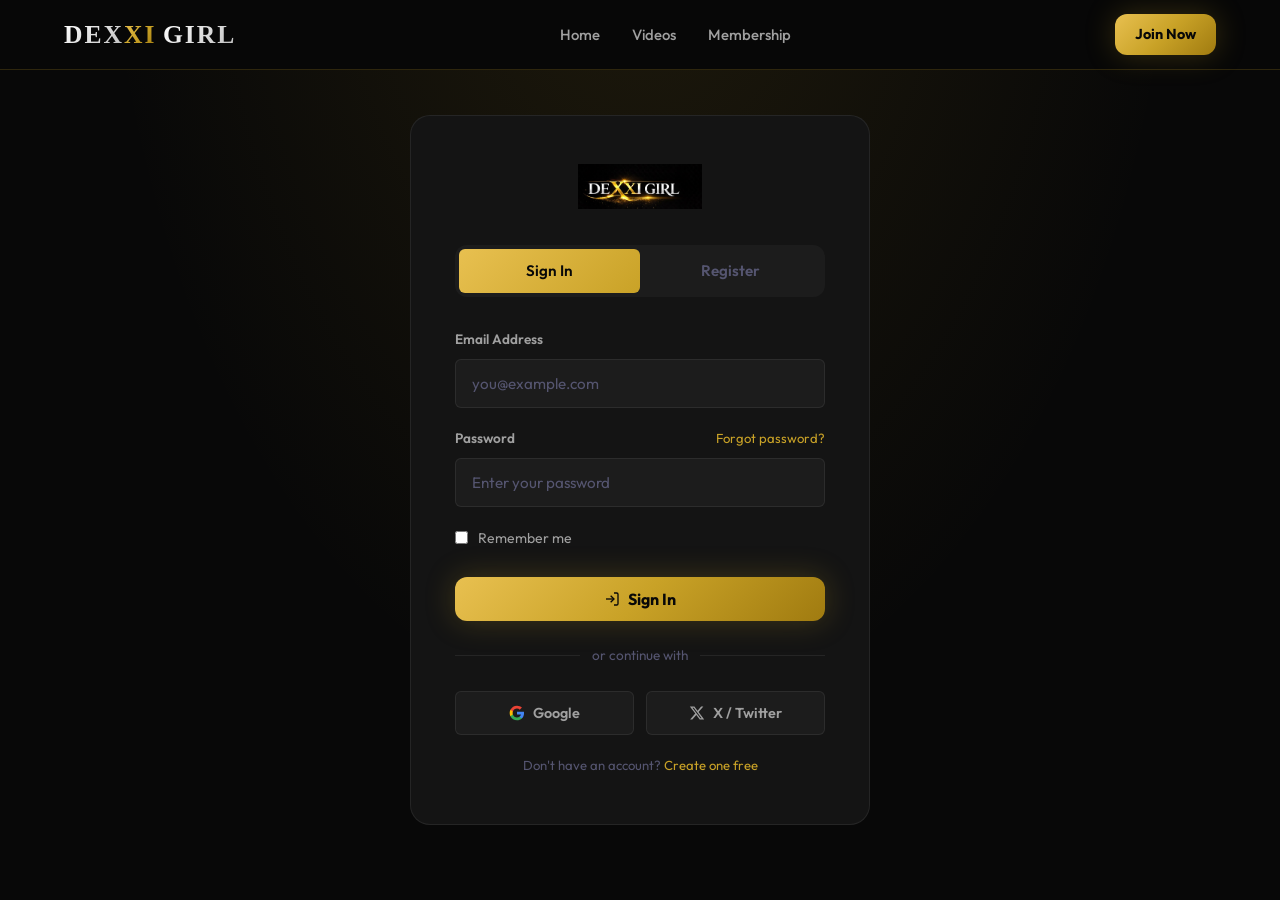
==== commit 1f88c263: "Dexxigirl V1 Premium Demo" ====
--- a/login.html
+++ b/login.html
@@ -13,8 +13,7 @@
 
     <!-- NAVBAR -->
     <nav class="navbar scrolled">
-        <a href="index.html" class="logo"><span class="logo-de">DE</span><span class="logo-xx">XX</span><span
-                class="logo-igirl">IGIRL</span></a>
+        <a href="index.html" class="logo"><span class="logo-dex">DEX</span><span class="logo-xi">XI</span> <span class="logo-girl">GIRL</span></a>
         <ul class="nav-links">
             <li><a href="index.html">Home</a></li>
             <li><a href="index.html#videos">Videos</a></li>
@@ -28,8 +27,7 @@
     <!-- AUTH PAGE -->
     <div class="auth-page">
         <div class="auth-box fade-in-up visible">
-            <div class="logo" style="justify-content:center;margin-bottom:28px;"><span class="logo-de">DE</span><span
-                    class="logo-xx">XX</span><span class="logo-igirl">IGIRL</span></div>
+            <div style="text-align:center;margin-bottom:28px;"><img src="assets/images/1C4F20FC-8848-4442-AA99-162E4B3BBF7E%202.png" alt="DEXXI GIRL" style="max-height:45px;display:inline-block;"/></div>
 
             <!-- Tabs -->
             <div class="auth-tabs">
@@ -164,4 +162,4 @@
     </script>
 </body>
 
-</html>
+</html>
--- a/assets/style.css
+++ b/assets/style.css
@@ -1,28 +1,28 @@
-/* ===================== DESIGN SYSTEM ===================== */
+/* ===================== DESIGN SYSTEM – BLACK & GOLD ===================== */
 @import url('https://fonts.googleapis.com/css2?family=Outfit:wght@300;400;500;600;700;800;900&family=Playfair+Display:ital,wght@0,700;1,400&display=swap');
 
 :root {
-  --bg-primary: #0a0a0f;
-  --bg-secondary: #111118;
-  --bg-card: #16161e;
-  --bg-elevated: #1e1e2a;
-  --accent-red: #e5003a;
-  --accent-red-dark: #b50030;
-  --accent-red-glow: rgba(229, 0, 58, 0.35);
-  --accent-gold: #d4a847;
-  --accent-gold-light: #f0c060;
-  --text-primary: #f0f0f5;
-  --text-secondary: #a0a0b0;
-  --text-muted: #5a5a72;
+  --bg-primary: #080808;
+  --bg-secondary: #0f0f0f;
+  --bg-card: #141414;
+  --bg-elevated: #1c1c1c;
+  --accent-gold: #c9a227;
+  --accent-gold-light: #e8c050;
+  --accent-gold-dark: #a07b10;
+  --accent-gold-glow: rgba(201, 162, 39, 0.35);
+  --accent-silver: #c0c0c0;
+  --text-primary: #f5f5f5;
+  --text-secondary: #a0a0a0;
+  --text-muted: #555570;
   --border: rgba(255, 255, 255, 0.07);
-  --border-accent: rgba(229, 0, 58, 0.35);
-  --overlay: rgba(10, 10, 15, 0.75);
+  --border-accent: rgba(201, 162, 39, 0.4);
+  --overlay: rgba(8, 8, 8, 0.8);
   --radius-sm: 6px;
   --radius-md: 12px;
   --radius-lg: 20px;
   --transition: 0.25s cubic-bezier(0.4, 0, 0.2, 1);
-  --shadow-card: 0 8px 32px rgba(0, 0, 0, 0.5);
-  --shadow-glow: 0 0 30px rgba(229, 0, 58, 0.25);
+  --shadow-card: 0 8px 32px rgba(0, 0, 0, 0.6);
+  --shadow-glow: 0 0 30px rgba(201, 162, 39, 0.25);
 }
 
 *,
@@ -67,9 +67,9 @@
   list-style: none
 }
 
-/* ===================== SCROLLBAR ===================== */
+/* Scrollbar */
 ::-webkit-scrollbar {
-  width: 6px
+  width: 5px
 }
 
 ::-webkit-scrollbar-track {
@@ -77,7 +77,7 @@
 }
 
 ::-webkit-scrollbar-thumb {
-  background: var(--accent-red);
+  background: var(--accent-gold);
   border-radius: 3px
 }
 
@@ -97,8 +97,54 @@
   display: inline-block;
   width: 4px;
   height: 1.2em;
-  background: var(--accent-red);
+  background: linear-gradient(to bottom, var(--accent-gold-light), var(--accent-gold-dark));
   border-radius: 2px;
+}
+
+/* ===================== LOGO ===================== */
+.logo {
+  display: flex;
+  align-items: center;
+  gap: 0;
+  font-size: 1.6rem;
+  font-weight: 700;
+  letter-spacing: 2px;
+  text-transform: uppercase;
+  font-family: 'Playfair Display', serif;
+  line-height: 1;
+}
+
+.logo-dex {
+  background: linear-gradient(135deg, #fff 0%, var(--accent-silver) 100%);
+  -webkit-background-clip: text;
+  -webkit-text-fill-color: transparent;
+  background-clip: text;
+}
+
+.logo-xi {
+  background: linear-gradient(135deg, var(--accent-gold-light) 0%, var(--accent-gold) 50%, var(--accent-gold-dark) 100%);
+  -webkit-background-clip: text;
+  -webkit-text-fill-color: transparent;
+  background-clip: text;
+  font-style: normal;
+}
+
+.logo-girl {
+  background: linear-gradient(135deg, #fff 0%, var(--accent-silver) 100%);
+  -webkit-background-clip: text;
+  -webkit-text-fill-color: transparent;
+  background-clip: text;
+  margin-left: 0.25em; /* Visible space */
+}
+
+/* Large logo (hero, age gate) */
+.logo-large {
+  font-size: 3rem;
+}
+
+.logo-xl {
+  font-size: 4rem;
+  letter-spacing: 2px;
 }
 
 /* ===================== BUTTONS ===================== */
@@ -115,15 +161,16 @@
 }
 
 .btn-primary {
-  background: var(--accent-red);
-  color: #fff;
+  background: linear-gradient(135deg, var(--accent-gold-light), var(--accent-gold), var(--accent-gold-dark));
+  color: #080808;
   box-shadow: var(--shadow-glow);
+  font-weight: 700;
 }
 
 .btn-primary:hover {
-  background: var(--accent-red-dark);
   transform: translateY(-2px);
-  box-shadow: 0 0 40px rgba(229, 0, 58, 0.45);
+  box-shadow: 0 0 40px rgba(201, 162, 39, 0.5);
+  filter: brightness(1.1);
 }
 
 .btn-outline {
@@ -133,20 +180,9 @@
 }
 
 .btn-outline:hover {
-  border-color: var(--accent-red);
-  color: var(--accent-red);
+  border-color: var(--accent-gold);
+  color: var(--accent-gold);
   transform: translateY(-2px);
-}
-
-.btn-gold {
-  background: linear-gradient(135deg, var(--accent-gold), var(--accent-gold-light));
-  color: #0a0a0f;
-  font-weight: 700;
-}
-
-.btn-gold:hover {
-  transform: translateY(-2px);
-  filter: brightness(1.1);
 }
 
 /* ===================== NAVBAR ===================== */
@@ -161,38 +197,17 @@
   display: flex;
   align-items: center;
   justify-content: space-between;
-  background: linear-gradient(to bottom, rgba(10, 10, 15, 0.98) 0%, transparent 100%);
+  background: linear-gradient(to bottom, rgba(8, 8, 8, 0.98) 0%, transparent 100%);
   border-bottom: 1px solid transparent;
   transition: all 0.4s ease;
 }
 
 .navbar.scrolled {
-  background: rgba(10, 10, 15, 0.97);
-  border-bottom-color: var(--border);
+  background: rgba(8, 8, 8, 0.97);
+  border-bottom-color: rgba(201, 162, 39, 0.2);
   backdrop-filter: blur(18px);
 }
 
-.logo {
-  display: flex;
-  align-items: center;
-  gap: 10px;
-  font-size: 1.7rem;
-  font-weight: 900;
-  letter-spacing: -0.5px;
-}
-
-.logo span.dexi {
-  color: var(--accent-red);
-}
-
-.logo span.girl {
-  color: var(--text-primary);
-}
-
-.logo .logo-dot {
-  color: var(--accent-gold);
-}
-
 .nav-links {
   display: flex;
   align-items: center;
@@ -200,7 +215,7 @@
 }
 
 .nav-links a {
-  font-size: 0.95rem;
+  font-size: 0.93rem;
   font-weight: 500;
   color: var(--text-secondary);
   transition: var(--transition);
@@ -214,7 +229,7 @@
   left: 0;
   right: 0;
   height: 2px;
-  background: var(--accent-red);
+  background: linear-gradient(90deg, var(--accent-gold-light), var(--accent-gold));
   transform: scaleX(0);
   transition: var(--transition);
 }
@@ -238,7 +253,7 @@
 .nav-search {
   display: flex;
   align-items: center;
-  background: rgba(255, 255, 255, 0.06);
+  background: rgba(255, 255, 255, 0.05);
   border: 1px solid var(--border);
   border-radius: var(--radius-md);
   padding: 8px 14px;
@@ -247,8 +262,8 @@
 }
 
 .nav-search:focus-within {
-  border-color: var(--accent-red);
-  background: rgba(255, 255, 255, 0.09);
+  border-color: var(--accent-gold);
+  background: rgba(201, 162, 39, 0.07);
 }
 
 .nav-search input {
@@ -257,11 +272,12 @@
   outline: none;
   color: var(--text-primary);
   font-size: 0.9rem;
-  width: 160px;
+  width: 150px;
+  font-family: 'Outfit', sans-serif;
 }
 
 .nav-search svg {
-  color: var(--text-muted);
+  color: var(--accent-gold);
 }
 
 .hamburger {
@@ -285,12 +301,11 @@
   position: fixed;
   inset: 0;
   z-index: 9999;
-  background: rgba(5, 5, 10, 0.98);
+  background: rgba(5, 5, 5, 0.98);
   backdrop-filter: blur(20px);
   display: flex;
   align-items: center;
   justify-content: center;
-  opacity: 1;
   transition: opacity 0.5s ease;
 }
 
@@ -304,30 +319,24 @@
   border: 1px solid var(--border-accent);
   border-radius: var(--radius-lg);
   padding: 56px 48px;
-  max-width: 480px;
+  max-width: 500px;
   width: 90%;
   text-align: center;
   box-shadow: var(--shadow-glow);
   animation: slideUp 0.5s ease;
 }
 
-.age-gate-box .logo {
-  justify-content: center;
-  font-size: 2.2rem;
-  margin-bottom: 20px;
-}
-
 .age-gate-box h2 {
   font-size: 1.6rem;
   font-weight: 700;
-  margin-bottom: 10px;
+  margin-bottom: 12px;
 }
 
 .age-gate-box p {
   color: var(--text-secondary);
-  font-size: 0.95rem;
+  font-size: 0.92rem;
   margin-bottom: 32px;
-  line-height: 1.7;
+  line-height: 1.8;
 }
 
 .age-gate-btn-group {
@@ -341,145 +350,456 @@
   justify-content: center;
 }
 
-/* ===================== HERO ===================== */
-.hero {
+/* ===================== HERO SLIDESHOW ===================== */
+.hero-slideshow {
   position: relative;
-  min-height: 100vh;
-  display: flex;
-  align-items: center;
+  width: 100%;
+  height: 100vh;
+  min-height: 600px;
   overflow: hidden;
 }
 
-.hero-bg {
+.slide {
   position: absolute;
   inset: 0;
-  background-image: url('images/hero_banner.png');
+  transition: opacity 1.2s ease;
+  opacity: 0;
+  display: flex;
+  align-items: flex-end;
+}
+
+.slide.active {
+  opacity: 1;
+  z-index: 1;
+}
+
+.slide-bg {
+  position: absolute;
+  inset: 0;
   background-size: cover;
   background-position: center;
   transform: scale(1.05);
   transition: transform 8s ease;
-  filter: brightness(0.45);
-}
-
-.hero:hover .hero-bg {
+}
+
+.slide.active .slide-bg {
   transform: scale(1.0);
 }
 
-.hero-gradient {
+.slide-gradient {
   position: absolute;
   inset: 0;
-  background: linear-gradient(105deg,
-      rgba(10, 10, 15, 0.92) 0%,
-      rgba(10, 10, 15, 0.7) 45%,
-      rgba(229, 0, 58, 0.12) 100%);
-}
-
-.hero-content {
+  background: linear-gradient(to right,
+      rgba(8, 8, 8, 0.92) 0%,
+      rgba(8, 8, 8, 0.6) 55%,
+      rgba(8, 8, 8, 0.1) 100%), linear-gradient(to top,
+      rgba(8, 8, 8, 0.95) 0%,
+      transparent 40%);
+}
+
+.slide-content {
   position: relative;
   z-index: 2;
-  padding: 0 5%;
+  padding: 0 5% 60px;
+  width: 100%;
   max-width: 700px;
-  padding-top: 70px;
-}
-
-.hero-badge {
+}
+
+.slide-label {
   display: inline-flex;
   align-items: center;
   gap: 8px;
-  background: rgba(229, 0, 58, 0.15);
+  background: rgba(201, 162, 39, 0.15);
   border: 1px solid var(--border-accent);
   border-radius: 100px;
-  padding: 6px 16px;
-  font-size: 0.8rem;
-  font-weight: 600;
-  color: var(--accent-red);
-  letter-spacing: 1px;
+  padding: 5px 14px;
+  font-size: 0.75rem;
+  font-weight: 700;
+  color: var(--accent-gold-light);
+  letter-spacing: 1.5px;
   text-transform: uppercase;
-  margin-bottom: 24px;
-}
-
-.hero-badge .dot {
+  margin-bottom: 16px;
+}
+
+.slide-label .dot {
   width: 7px;
   height: 7px;
   border-radius: 50%;
-  background: var(--accent-red);
+  background: var(--accent-gold);
   animation: pulse 1.5s infinite;
 }
 
-.hero h1 {
+.slide-title {
+  font-size: clamp(1.8rem, 4vw, 3rem);
+  font-weight: 800;
+  text-transform: uppercase;
+  letter-spacing: 1px;
+  line-height: 1.1;
+  margin-bottom: 8px;
+  text-shadow: 0 2px 20px rgba(0, 0, 0, 0.5);
+}
+
+.slide-subtitle {
+  font-size: 0.95rem;
+  color: var(--text-secondary);
+  margin-bottom: 20px;
+}
+
+.slide-actions {
+  display: flex;
+  gap: 12px;
+  align-items: center;
+  flex-wrap: wrap;
+}
+
+/* Slider Nav */
+.slider-prev,
+.slider-next {
+  position: absolute;
+  top: 50%;
+  transform: translateY(-50%);
+  z-index: 10;
+  width: 50px;
+  height: 50px;
+  background: rgba(8, 8, 8, 0.7);
+  border: 1px solid var(--border-accent);
+  border-radius: 50%;
+  display: flex;
+  align-items: center;
+  justify-content: center;
+  cursor: pointer;
+  transition: var(--transition);
+  color: var(--text-primary);
+}
+
+.slider-prev {
+  left: 20px;
+}
+
+.slider-next {
+  right: 20px;
+}
+
+.slider-prev:hover,
+.slider-next:hover {
+  background: var(--accent-gold);
+  color: #080808;
+  border-color: var(--accent-gold);
+}
+
+.slider-dots {
+  position: absolute;
+  bottom: 20px;
+  right: 5%;
+  display: flex;
+  gap: 8px;
+  z-index: 10;
+}
+
+.slider-dot {
+  width: 8px;
+  height: 8px;
+  border-radius: 50%;
+  background: rgba(255, 255, 255, 0.3);
+  cursor: pointer;
+  transition: var(--transition);
+}
+
+.slider-dot.active {
+  background: var(--accent-gold);
+  width: 24px;
+  border-radius: 4px;
+}
+
+/* NOW PLAYING badge */
+.now-playing-badge {
+  display: inline-flex;
+  align-items: center;
+  gap: 8px;
+  position: absolute;
+  top: 90px;
+  right: 5%;
+  z-index: 10;
+  background: rgba(8, 8, 8, 0.75);
+  border: 1px solid var(--border-accent);
+  border-radius: 100px;
+  padding: 8px 16px;
+  font-size: 0.8rem;
+  font-weight: 700;
+  color: var(--accent-gold-light);
+  text-transform: uppercase;
+  letter-spacing: 1px;
+  backdrop-filter: blur(10px);
+}
+
+.now-playing-badge .np-ring {
+  width: 18px;
+  height: 18px;
+  border-radius: 50%;
+  border: 2px solid var(--accent-gold);
+  display: flex;
+  align-items: center;
+  justify-content: center;
+  position: relative;
+}
+
+.now-playing-badge .np-ring::after {
+  content: '';
+  width: 8px;
+  height: 8px;
+  border-radius: 50%;
+  background: var(--accent-gold);
+  animation: pulse 1.5s infinite;
+}
+
+/* ===================== SEARCH HERO SECTION ===================== */
+.search-hero-section {
+  background: var(--bg-secondary);
+  padding: 32px 5%;
+  border-bottom: 1px solid var(--border);
+}
+
+.search-hero-inner {
+  max-width: 860px;
+  margin: 0 auto;
+}
+
+.search-hero-label {
+  font-size: 0.78rem;
+  font-weight: 700;
+  text-transform: uppercase;
+  letter-spacing: 2px;
+  color: var(--accent-gold);
+  margin-bottom: 12px;
+  display: flex;
+  align-items: center;
+  gap: 8px;
+}
+
+.search-hero-label::before {
+  content: '';
+  width: 20px;
+  height: 2px;
+  background: var(--accent-gold);
+}
+
+.search-bar-large {
+  display: flex;
+  align-items: center;
+  background: var(--bg-elevated);
+  border: 1.5px solid var(--border-accent);
+  border-radius: var(--radius-md);
+  overflow: hidden;
+  transition: var(--transition);
+}
+
+.search-bar-large:focus-within {
+  border-color: var(--accent-gold);
+  box-shadow: 0 0 0 4px rgba(201, 162, 39, 0.1);
+}
+
+.search-bar-large svg {
+  margin: 0 16px;
+  color: var(--accent-gold);
+  flex-shrink: 0;
+}
+
+.search-bar-large input {
+  flex: 1;
+  padding: 16px 12px;
+  background: none;
+  border: none;
+  outline: none;
+  color: var(--text-primary);
+  font-family: 'Outfit', sans-serif;
+  font-size: 1rem;
+}
+
+.search-bar-large input::placeholder {
+  color: var(--text-muted);
+}
+
+.search-bar-large button {
+  background: linear-gradient(135deg, var(--accent-gold-light), var(--accent-gold));
+  color: #080808;
+  font-weight: 700;
+  padding: 16px 28px;
+  font-size: 0.95rem;
+  font-family: 'Outfit', sans-serif;
+  transition: var(--transition);
+  white-space: nowrap;
+}
+
+.search-bar-large button:hover {
+  filter: brightness(1.1);
+}
+
+.search-tags {
+  display: flex;
+  gap: 8px;
+  margin-top: 12px;
+  flex-wrap: wrap;
+}
+
+.search-tag {
+  padding: 5px 14px;
+  background: var(--bg-card);
+  border: 1px solid var(--border);
+  border-radius: 100px;
+  font-size: 0.8rem;
+  color: var(--text-muted);
+  cursor: pointer;
+  transition: var(--transition);
+}
+
+.search-tag:hover {
+  border-color: var(--accent-gold);
+  color: var(--accent-gold);
+}
+
+/* ===================== DESCRIPTION SECTION ===================== */
+.description-section {
+  padding: 48px 5%;
+  background: var(--bg-primary);
+  border-bottom: 1px solid var(--border);
+}
+
+.description-inner {
+  max-width: 1100px;
+  margin: 0 auto;
+  display: grid;
+  grid-template-columns: 1fr 1fr;
+  gap: 48px;
+  align-items: center;
+}
+
+.desc-left h2 {
   font-family: 'Playfair Display', serif;
-  font-size: clamp(2.8rem, 6vw, 4.8rem);
-  font-weight: 700;
-  line-height: 1.1;
-  margin-bottom: 20px;
-}
-
-.hero h1 em {
-  color: var(--accent-red);
+  font-size: clamp(1.8rem, 3vw, 2.6rem);
+  font-weight: 700;
+  line-height: 1.25;
+  margin-bottom: 16px;
+}
+
+.desc-left h2 em {
+  color: var(--accent-gold-light);
   font-style: italic;
 }
 
-.hero p {
-  font-size: clamp(1rem, 1.5vw, 1.2rem);
+.desc-left p {
   color: var(--text-secondary);
-  max-width: 520px;
-  margin-bottom: 36px;
-  line-height: 1.8;
-}
-
-.hero-actions {
-  display: flex;
-  gap: 14px;
+  line-height: 1.9;
+  font-size: 0.97rem;
+  margin-bottom: 24px;
+}
+
+.desc-stat-row {
+  display: flex;
+  gap: 28px;
   flex-wrap: wrap;
 }
 
-.hero-stats {
-  display: flex;
-  gap: 36px;
-  margin-top: 56px;
-  padding-top: 32px;
-  border-top: 1px solid var(--border);
-}
-
-.stat-item {}
-
-.stat-value {
-  font-size: 2rem;
+.desc-stat {
+  text-align: center;
+}
+
+.desc-stat-val {
+  font-size: 1.8rem;
   font-weight: 800;
-  color: var(--text-primary);
-}
-
-.stat-label {
-  font-size: 0.8rem;
+  color: var(--accent-gold-light);
+}
+
+.desc-stat-lbl {
+  font-size: 0.75rem;
   color: var(--text-muted);
   text-transform: uppercase;
   letter-spacing: 1px;
 }
 
-.stat-value span {
-  color: var(--accent-red);
-}
-
-/* ===================== FEATURED CATEGORIES ===================== */
+.desc-right {
+  display: grid;
+  grid-template-columns: 1fr 1fr;
+  gap: 14px;
+}
+
+.desc-feature-box {
+  background: var(--bg-card);
+  border: 1px solid var(--border);
+  border-radius: var(--radius-md);
+  padding: 20px;
+  transition: var(--transition);
+}
+
+.desc-feature-box:hover {
+  border-color: var(--border-accent);
+  transform: translateY(-3px);
+}
+
+.desc-feature-box .icon {
+  font-size: 1.6rem;
+  margin-bottom: 10px;
+}
+
+.desc-feature-box h4 {
+  font-size: 0.9rem;
+  font-weight: 700;
+  margin-bottom: 6px;
+}
+
+.desc-feature-box p {
+  font-size: 0.8rem;
+  color: var(--text-muted);
+  line-height: 1.6;
+}
+
+/* ===================== SECTION ===================== */
 .section {
-  padding: 80px 5%;
-}
-
+  padding: 72px 5%;
+}
+
+.section-header {
+  display: flex;
+  justify-content: space-between;
+  align-items: center;
+  margin-bottom: 28px;
+  flex-wrap: wrap;
+  gap: 12px;
+}
+
+.view-all {
+  font-size: 0.88rem;
+  font-weight: 600;
+  color: var(--accent-gold);
+  display: flex;
+  align-items: center;
+  gap: 4px;
+  transition: var(--transition);
+}
+
+.view-all:hover {
+  color: var(--accent-gold-light);
+}
+
+/* ===================== CATEGORY CHIPS ===================== */
 .categories-scroll {
   display: flex;
-  gap: 14px;
+  gap: 12px;
   overflow-x: auto;
   padding-bottom: 12px;
-  scrollbar-width: thin;
+  scrollbar-width: none;
+}
+
+.categories-scroll::-webkit-scrollbar {
+  display: none;
 }
 
 .category-chip {
   flex-shrink: 0;
-  padding: 10px 22px;
+  padding: 9px 20px;
   background: var(--bg-elevated);
   border: 1px solid var(--border);
   border-radius: 100px;
-  font-size: 0.9rem;
+  font-size: 0.88rem;
   font-weight: 500;
   color: var(--text-secondary);
   cursor: pointer;
@@ -489,9 +809,10 @@
 
 .category-chip:hover,
 .category-chip.active {
-  background: var(--accent-red);
-  border-color: var(--accent-red);
-  color: #fff;
+  background: linear-gradient(135deg, var(--accent-gold-light), var(--accent-gold));
+  border-color: var(--accent-gold);
+  color: #080808;
+  font-weight: 700;
   transform: translateY(-2px);
 }
 
@@ -499,7 +820,7 @@
 .video-grid {
   display: grid;
   grid-template-columns: repeat(auto-fill, minmax(280px, 1fr));
-  gap: 24px;
+  gap: 22px;
 }
 
 .video-card {
@@ -538,7 +859,7 @@
 .thumb-overlay {
   position: absolute;
   inset: 0;
-  background: linear-gradient(to top, rgba(10, 10, 15, 0.9) 0%, transparent 50%);
+  background: linear-gradient(to top, rgba(8, 8, 8, 0.9) 0%, transparent 50%);
   opacity: 0;
   transition: var(--transition);
   display: flex;
@@ -553,14 +874,14 @@
 .play-btn-large {
   width: 64px;
   height: 64px;
-  background: rgba(229, 0, 58, 0.9);
+  background: linear-gradient(135deg, var(--accent-gold-light), var(--accent-gold));
   border-radius: 50%;
   display: flex;
   align-items: center;
   justify-content: center;
   transform: scale(0.8);
   transition: var(--transition);
-  box-shadow: 0 0 30px rgba(229, 0, 58, 0.5);
+  box-shadow: 0 0 30px rgba(201, 162, 39, 0.5);
 }
 
 .video-card:hover .play-btn-large {
@@ -568,7 +889,7 @@
 }
 
 .play-btn-large svg {
-  fill: #fff;
+  fill: #080808;
   margin-left: 4px;
 }
 
@@ -590,32 +911,32 @@
 }
 
 .badge-lock {
-  background: rgba(10, 10, 15, 0.85);
+  background: rgba(8, 8, 8, 0.85);
   color: var(--accent-gold);
   border: 1px solid var(--accent-gold);
 }
 
 .badge-new {
-  background: var(--accent-red);
+  background: linear-gradient(135deg, var(--accent-gold-light), var(--accent-gold));
+  color: #080808;
+}
+
+.badge-free {
+  background: #1a7a3a;
   color: #fff;
 }
 
-.badge-free {
-  background: #1a8a3a;
+.badge-hd {
+  background: rgba(8, 8, 8, 0.85);
   color: #fff;
-}
-
-.badge-hd {
-  background: rgba(10, 10, 15, 0.85);
-  color: #fff;
-  border: 1px solid rgba(255, 255, 255, 0.3);
+  border: 1px solid rgba(255, 255, 255, 0.25);
 }
 
 .card-duration {
   position: absolute;
   bottom: 10px;
   right: 10px;
-  background: rgba(10, 10, 15, 0.85);
+  background: rgba(8, 8, 8, 0.85);
   padding: 3px 8px;
   border-radius: 4px;
   font-size: 0.75rem;
@@ -646,21 +967,14 @@
   color: var(--text-muted);
 }
 
-.card-views {
-  display: flex;
-  align-items: center;
-  gap: 4px;
-}
-
 .card-rating {
   color: var(--accent-gold);
 }
 
-/* ===================== LOCK OVERLAY ===================== */
 .locked-overlay {
   position: absolute;
   inset: 0;
-  background: rgba(10, 10, 15, 0.75);
+  background: rgba(8, 8, 8, 0.75);
   display: flex;
   flex-direction: column;
   align-items: center;
@@ -682,30 +996,6 @@
 .locked-overlay span {
   font-size: 0.8rem;
   font-weight: 600;
-  color: var(--accent-gold);
-}
-
-/* ===================== SECTION HEADER ROW ===================== */
-.section-header {
-  display: flex;
-  justify-content: space-between;
-  align-items: center;
-  margin-bottom: 28px;
-  flex-wrap: wrap;
-  gap: 12px;
-}
-
-.view-all {
-  font-size: 0.88rem;
-  font-weight: 600;
-  color: var(--accent-red);
-  display: flex;
-  align-items: center;
-  gap: 4px;
-  transition: var(--transition);
-}
-
-.view-all:hover {
   color: var(--accent-gold);
 }
 
@@ -736,7 +1026,7 @@
   left: 0;
   right: 0;
   height: 3px;
-  background: var(--accent-red);
+  background: linear-gradient(90deg, var(--accent-gold-light), var(--accent-gold));
   transform: scaleX(0);
   transition: var(--transition);
 }
@@ -746,7 +1036,7 @@
 }
 
 .plan-card.popular {
-  border-color: var(--accent-red);
+  border-color: var(--accent-gold);
   box-shadow: var(--shadow-glow);
 }
 
@@ -758,8 +1048,8 @@
   position: absolute;
   top: 16px;
   right: 16px;
-  background: var(--accent-red);
-  color: #fff;
+  background: linear-gradient(135deg, var(--accent-gold-light), var(--accent-gold));
+  color: #080808;
   font-size: 0.7rem;
   font-weight: 700;
   text-transform: uppercase;
@@ -769,7 +1059,7 @@
 }
 
 .plan-name {
-  font-size: 0.85rem;
+  font-size: 0.82rem;
   font-weight: 700;
   text-transform: uppercase;
   letter-spacing: 2px;
@@ -795,7 +1085,7 @@
 }
 
 .plan-desc {
-  font-size: 0.9rem;
+  font-size: 0.88rem;
   color: var(--text-muted);
   margin: 12px 0 28px;
 }
@@ -811,7 +1101,7 @@
   gap: 10px;
   padding: 9px 0;
   border-bottom: 1px solid var(--border);
-  font-size: 0.9rem;
+  font-size: 0.88rem;
   color: var(--text-secondary);
 }
 
@@ -820,7 +1110,7 @@
 }
 
 .plan-feature svg.check {
-  color: #2ecc71;
+  color: var(--accent-gold);
   flex-shrink: 0;
 }
 
@@ -843,23 +1133,20 @@
   margin-bottom: 48px;
 }
 
-.footer-brand .logo {
-  margin-bottom: 16px;
-}
-
 .footer-brand p {
-  font-size: 0.9rem;
+  font-size: 0.88rem;
   color: var(--text-muted);
   line-height: 1.8;
   max-width: 320px;
+  margin-top: 12px;
 }
 
 .footer-col h4 {
-  font-size: 0.8rem;
+  font-size: 0.78rem;
   font-weight: 700;
   text-transform: uppercase;
   letter-spacing: 1.5px;
-  color: var(--text-muted);
+  color: var(--accent-gold);
   margin-bottom: 20px;
 }
 
@@ -868,13 +1155,13 @@
 }
 
 .footer-col ul li a {
-  font-size: 0.9rem;
+  font-size: 0.88rem;
   color: var(--text-secondary);
   transition: var(--transition);
 }
 
 .footer-col ul li a:hover {
-  color: var(--accent-red);
+  color: var(--accent-gold);
   padding-left: 4px;
 }
 
@@ -886,14 +1173,8 @@
   align-items: center;
   flex-wrap: wrap;
   gap: 16px;
-  font-size: 0.82rem;
+  font-size: 0.8rem;
   color: var(--text-muted);
-}
-
-.payment-icons {
-  display: flex;
-  gap: 10px;
-  align-items: center;
 }
 
 .payment-icon {
@@ -906,13 +1187,19 @@
   color: var(--text-secondary);
 }
 
-/* ===================== LOGIN PAGE ===================== */
+.payment-icons {
+  display: flex;
+  gap: 8px;
+  align-items: center;
+}
+
+/* ===================== AUTH PAGE ===================== */
 .auth-page {
   min-height: 100vh;
   display: flex;
   align-items: center;
   justify-content: center;
-  background: radial-gradient(ellipse at 50% -20%, rgba(229, 0, 58, 0.15) 0%, transparent 60%), var(--bg-primary);
+  background: radial-gradient(ellipse at 50% -20%, rgba(201, 162, 39, 0.12) 0%, transparent 60%), var(--bg-primary);
   padding: 100px 5% 60px;
 }
 
@@ -946,8 +1233,8 @@
 }
 
 .auth-tab.active {
-  background: var(--accent-red);
-  color: #fff;
+  background: linear-gradient(135deg, var(--accent-gold-light), var(--accent-gold));
+  color: #080808;
 }
 
 .form-group {
@@ -976,8 +1263,8 @@
 }
 
 .form-input:focus {
-  border-color: var(--accent-red);
-  background: rgba(255, 255, 255, 0.06);
+  border-color: var(--accent-gold);
+  background: rgba(201, 162, 39, 0.05);
 }
 
 .form-input::placeholder {
@@ -1029,7 +1316,7 @@
 }
 
 .social-btn:hover {
-  border-color: var(--accent-red);
+  border-color: var(--accent-gold);
   color: var(--text-primary);
 }
 
@@ -1041,10 +1328,10 @@
 }
 
 .auth-note a {
-  color: var(--accent-red);
-}
-
-/* ===================== VIDEO PLAYER PAGE ===================== */
+  color: var(--accent-gold);
+}
+
+/* ===================== VIDEO PLAYER ===================== */
 .player-page {
   padding: 90px 5% 60px;
 }
@@ -1076,7 +1363,7 @@
   flex-direction: column;
   align-items: center;
   justify-content: center;
-  background: rgba(5, 5, 10, 0.88);
+  background: rgba(5, 5, 5, 0.88);
   backdrop-filter: blur(8px);
   gap: 16px;
 }
@@ -1108,13 +1395,12 @@
   border-radius: 2px;
   margin-bottom: 12px;
   cursor: pointer;
-  position: relative;
 }
 
 .progress-fill {
   height: 100%;
   width: 35%;
-  background: var(--accent-red);
+  background: linear-gradient(90deg, var(--accent-gold-light), var(--accent-gold));
   border-radius: 2px;
   position: relative;
 }
@@ -1126,7 +1412,7 @@
   top: -4px;
   width: 12px;
   height: 12px;
-  background: #fff;
+  background: var(--accent-gold-light);
   border-radius: 50%;
 }
 
@@ -1185,10 +1471,6 @@
   font-size: 0.9rem;
   margin-bottom: 20px;
   flex-wrap: wrap;
-}
-
-.video-meta-row .dot-sep {
-  color: var(--border);
 }
 
 .video-actions {
@@ -1216,8 +1498,8 @@
 }
 
 .tag:hover {
-  border-color: var(--accent-red);
-  color: var(--accent-red);
+  border-color: var(--accent-gold);
+  color: var(--accent-gold);
 }
 
 .upgrade-sidebar {
@@ -1274,7 +1556,7 @@
 }
 
 .upgrade-feature svg {
-  color: #2ecc71;
+  color: var(--accent-gold);
   flex-shrink: 0;
 }
 
@@ -1358,6 +1640,10 @@
     grid-template-columns: 1fr 1fr;
   }
 
+  .description-inner {
+    grid-template-columns: 1fr;
+  }
+
   .video-info-section {
     flex-direction: column;
   }
@@ -1378,12 +1664,8 @@
     display: flex;
   }
 
-  .hero h1 {
-    font-size: 2.4rem;
-  }
-
-  .hero-stats {
-    gap: 20px;
+  .slide-title {
+    font-size: 1.6rem;
   }
 
   .footer-grid {
@@ -1401,10 +1683,14 @@
   .video-grid {
     grid-template-columns: repeat(auto-fill, minmax(230px, 1fr));
   }
+
+  .desc-right {
+    grid-template-columns: 1fr;
+  }
 }
 
 @media(max-width:480px) {
-  .hero-actions {
+  .slide-actions {
     flex-direction: column;
   }
 
@@ -1418,11 +1704,10 @@
   }
 
   .section {
-    padding: 60px 5%;
-  }
-
-  .hero-stats {
-    flex-wrap: wrap;
-    gap: 24px;
+    padding: 52px 5%;
+  }
+
+  .desc-stat-row {
+    gap: 16px;
   }
 }
